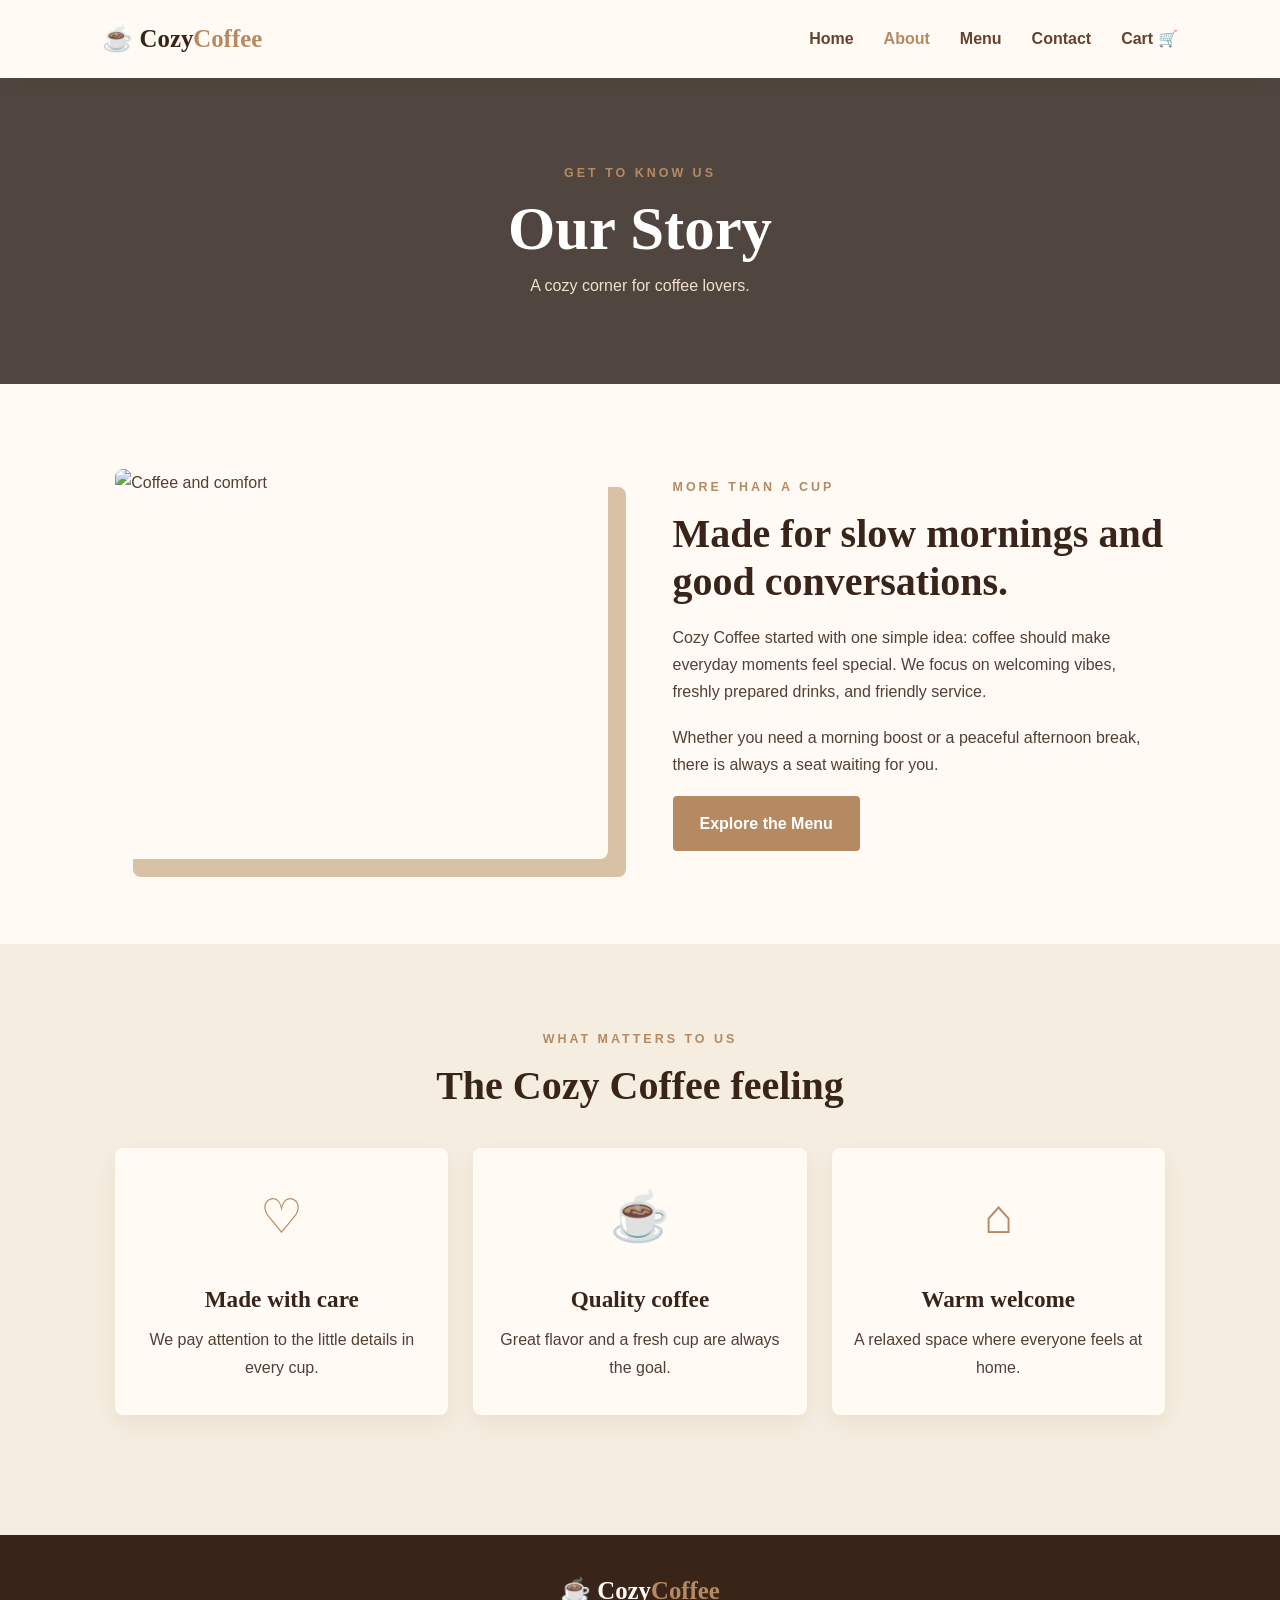
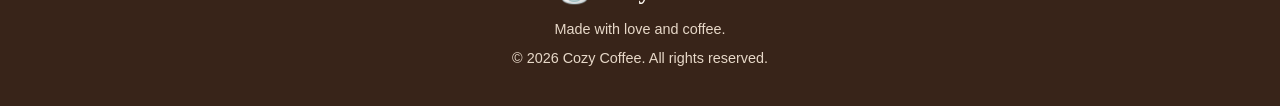
==== about.html @ b727e6be "Add files via upload" ====
<!DOCTYPE html><html lang="en"><head><meta charset="UTF-8"><meta name="viewport" content="width=device-width, initial-scale=1.0"><title>About | Cozy Coffee</title><link rel="stylesheet" href="style.css"><script src="script.js" defer></script></head><body><header class="site-header"><a class="logo" href="index.html">☕ Cozy<span>Coffee</span></a><button class="menu-btn" id="menuBtn" aria-label="Open menu" aria-expanded="false">☰</button><nav class="nav-links" id="navLinks"><a href="index.html">Home</a><a class="active" href="about.html">About</a><a href="services.html">Menu</a><a href="contact.html">Contact</a><a href="cart.html">Cart 🛒</a></nav></header><main><section class="page-hero"><p class="eyebrow">GET TO KNOW US</p><h1>Our Story</h1><p>A cozy corner for coffee lovers.</p></section><section class="section about-preview"><div class="image-frame"><img src="images/about-coffee.svg" alt="Coffee and comfort"></div><div><p class="eyebrow">MORE THAN A CUP</p><h2>Made for slow mornings and good conversations.</h2><p>Cozy Coffee started with one simple idea: coffee should make everyday moments feel special. We focus on welcoming vibes, freshly prepared drinks, and friendly service.</p><p>Whether you need a morning boost or a peaceful afternoon break, there is always a seat waiting for you.</p><a class="btn" href="services.html">Explore the Menu</a></div></section><section class="section values"><div class="section-heading"><p class="eyebrow">WHAT MATTERS TO US</p><h2>The Cozy Coffee feeling</h2></div><div class="cards"><article class="coffee-card value-card"><div class="value-icon">♡</div><div class="card-body"><h3>Made with care</h3><p>We pay attention to the little details in every cup.</p></div></article><article class="coffee-card value-card"><div class="value-icon">☕</div><div class="card-body"><h3>Quality coffee</h3><p>Great flavor and a fresh cup are always the goal.</p></div></article><article class="coffee-card value-card"><div class="value-icon">⌂</div><div class="card-body"><h3>Warm welcome</h3><p>A relaxed space where everyone feels at home.</p></div></article></div></section></main><footer class="footer"><a class="logo" href="index.html">☕ Cozy<span>Coffee</span></a><p>Made with love and coffee.</p><p>© <span class="year"></span> Cozy Coffee. All rights reserved.</p></footer></body></html>
---- style.css ----
*{box-sizing:border-box;margin:0;padding:0} :root{--dark:#382419;--brown:#65432e;--coffee:#896548;--caramel:#b58a62;--latte:#d9c1a5;--cream:#f5eddf;--white:#fffaf3;--text:#514034}html{scroll-behavior:smooth}body{font-family:Arial,Helvetica,sans-serif;background:var(--white);color:var(--text);line-height:1.7}.site-header{height:78px;padding:0 8%;display:flex;align-items:center;justify-content:space-between;background:var(--white);position:sticky;top:0;z-index:10;box-shadow:0 3px 16px #38241912}.logo{font-family:Georgia,serif;font-size:1.55rem;font-weight:bold;color:var(--dark);text-decoration:none}.logo span{color:var(--caramel)}.nav-links{display:flex;gap:30px}.nav-links a{color:var(--brown);text-decoration:none;font-weight:600;transition:.2s}.nav-links a:hover,.nav-links a.active{color:var(--caramel)}.menu-btn{display:none;border:0;background:none;color:var(--dark);font-size:1.8rem;cursor:pointer}.hero{min-height:590px;background:linear-gradient(90deg,#21150fdb,#21150f45),url('images/hero-coffee.svg') center/cover;display:flex;align-items:center;padding:70px 10%;color:#fffaf3}.hero-content{max-width:600px}.eyebrow{color:var(--caramel);font-weight:bold;letter-spacing:3px;font-size:.78rem;margin-bottom:12px}.hero h1,.page-hero h1{font-family:Georgia,serif;font-size:clamp(3rem,7vw,5.4rem);line-height:1.08;margin-bottom:22px}.hero-content>p:not(.eyebrow){font-size:1.1rem;max-width:450px;margin-bottom:28px;color:#f5e9db}.btn{display:inline-block;background:var(--caramel);color:#fff;text-decoration:none;border:2px solid var(--caramel);padding:12px 25px;border-radius:4px;font-weight:bold;cursor:pointer;transition:.2s}.btn:hover{background:var(--brown);border-color:var(--brown);transform:translateY(-2px)}.section{padding:85px 9%;}.about-preview{display:grid;grid-template-columns:1fr 1fr;gap:65px;align-items:center}.image-frame{height:390px;overflow:hidden;border-radius:8px;box-shadow:18px 18px 0 var(--latte)}.image-frame img{width:100%;height:100%;object-fit:cover}.about-preview h2,.section-heading h2,.contact-strip h2,.contact-info h2{font-family:Georgia,serif;font-size:2.5rem;color:var(--dark);line-height:1.2;margin-bottom:18px}.about-preview p:not(.eyebrow){margin-bottom:18px}.text-link{color:var(--brown);font-weight:bold;text-decoration:none;border-bottom:1px solid var(--caramel)}.menu-section{background:var(--cream);text-align:center}.section-heading{text-align:center;margin-bottom:38px}.section-heading>p:last-child{margin-top:8px}.cards{display:grid;grid-template-columns:repeat(3,1fr);gap:25px;margin-bottom:35px}.coffee-card{background:var(--white);border-radius:8px;overflow:hidden;text-align:left;box-shadow:0 8px 25px #38241910;transition:.25s}.coffee-card:hover{transform:translateY(-6px);box-shadow:0 13px 30px #3824191c}.coffee-card img{width:100%;height:220px;object-fit:cover;display:block}.card-body{padding:22px}.card-body h3{font-family:Georgia,serif;color:var(--dark);font-size:1.45rem;margin-bottom:7px}.card-body p{margin-bottom:12px}.card-body strong{color:var(--coffee);font-size:.9rem}.btn-outline{background:transparent;color:var(--brown)}.btn-outline:hover{color:white}.coffee-banner{min-height:330px;background:linear-gradient(#21150f9c,#21150f9c),url('images/coffee-banner.svg') center/cover;display:flex;align-items:center;justify-content:center;text-align:center;color:white;padding:60px 20px}.coffee-banner h2{font-family:Georgia,serif;font-size:3rem;margin-bottom:8px}.coffee-banner p:last-child{color:#f5e9db}.contact-strip{padding:55px 9%;display:flex;align-items:center;justify-content:space-between;gap:25px;background:#eadbc8}.contact-strip h2{font-size:2rem;margin-bottom:5px}.contact-strip p{margin:0}.footer{background:var(--dark);color:#e7d8c8;text-align:center;padding:35px 20px}.footer .logo{color:var(--white)}.footer p{font-size:.9rem;margin-top:5px}.page-hero{background:linear-gradient(#21150fc9,#21150fc9),url('images/coffee-making.svg') center/cover;text-align:center;color:white;padding:85px 20px}.page-hero h1{font-size:3.8rem;margin-bottom:10px}.page-hero>p:last-child{color:#f0dfcd}.values{background:var(--cream)}.value-card{text-align:center;padding-top:28px}.value-icon{font-size:3rem;color:var(--caramel)}.menu-grid{grid-template-columns:repeat(3,1fr)}.contact-layout{display:grid;grid-template-columns:1fr 1fr;gap:55px;align-items:start}.contact-info img{width:100%;height:240px;object-fit:cover;border-radius:8px;margin-bottom:25px}.contact-info h2{font-size:2rem}.contact-form{background:var(--cream);padding:30px;border-radius:8px}.contact-form h2{font-family:Georgia,serif;color:var(--dark);font-size:2rem;margin-bottom:18px}.contact-form label{display:block;font-weight:bold;margin:12px 0 5px}.contact-form input,.contact-form textarea{width:100%;padding:12px;border:1px solid #cbb69e;border-radius:4px;background:var(--white);font:inherit;color:var(--text)}.contact-form input:focus,.contact-form textarea:focus{outline:2px solid var(--caramel);border-color:transparent}.contact-form .btn{margin-top:18px}.form-message{margin-top:12px;font-weight:bold}.form-note{font-size:.78rem;color:#806b58;margin-top:12px}.form-message.success{color:#426b3e}.form-message.error{color:#a23c2c}@media(max-width:800px){.site-header{padding:0 5%}.menu-btn{display:block}.nav-links{display:none;position:absolute;top:78px;left:0;width:100%;background:var(--white);padding:20px 5%;flex-direction:column;gap:15px;box-shadow:0 8px 15px #38241918}.nav-links.active{display:flex}.about-preview,.contact-layout{grid-template-columns:1fr;gap:40px}.cards,.menu-grid{grid-template-columns:repeat(2,1fr)}.hero{min-height:520px;padding:60px 7%}.section{padding:65px 7%}}@media(max-width:560px){.cards,.menu-grid{grid-template-columns:1fr}.hero{min-height:480px}.hero h1{font-size:3.3rem}.page-hero h1{font-size:2.8rem}.about-preview h2,.section-heading h2{font-size:2rem}.image-frame{height:280px}.contact-strip{align-items:flex-start;flex-direction:column}.coffee-banner h2{font-size:2.4rem}.contact-form{padding:22px}}
/* Menu prices and shopping cart */
.price{display:block;color:var(--dark)!important;font-size:1.12rem!important;margin:12px 0 14px}
.add-cart-btn{font:inherit;font-size:.92rem;padding:10px 17px;width:100%}
.cart-section{display:grid;grid-template-columns:minmax(0,1.7fr) minmax(260px,1fr);gap:30px;align-items:start}
.cart-items{display:grid;gap:16px}
.cart-item{display:grid;grid-template-columns:105px 1fr auto;gap:18px;align-items:center;background:var(--cream);padding:16px;border-radius:8px}
.cart-item img{width:105px;height:95px;object-fit:cover;border-radius:6px}
.cart-item h3{font-family:Georgia,serif;color:var(--dark);font-size:1.2rem}
.cart-item p{margin:4px 0;color:var(--coffee);font-weight:bold}
.quantity-controls{display:flex;align-items:center;gap:10px;margin-top:8px}
.quantity-controls button,.remove-btn{border:1px solid var(--latte);background:var(--white);color:var(--dark);border-radius:4px;padding:4px 10px;cursor:pointer;font:inherit}
.remove-btn{color:#9b382b;margin-top:8px}
.cart-summary{background:var(--cream);padding:25px;border-radius:8px;position:sticky;top:100px}
.cart-summary h2{font-family:Georgia,serif;color:var(--dark);font-size:1.6rem;margin-bottom:18px}
.summary-line{display:flex;justify-content:space-between;gap:12px;padding:10px 0;border-bottom:1px solid var(--latte)}
.total-line{font-size:1.15rem;color:var(--dark);border:0;margin-top:8px}
.checkout-btn{width:100%;margin-top:14px}
.continue-link{display:block;text-align:center;color:var(--brown);margin-top:15px;font-weight:bold;text-decoration:none}
.empty-cart{text-align:center;background:var(--cream);padding:45px 20px;border-radius:8px}
.empty-cart h2{font-family:Georgia,serif;color:var(--dark);margin-bottom:8px}
.empty-cart .btn{margin-top:18px}
@media(max-width:800px){.cart-section{grid-template-columns:1fr}.cart-summary{position:static}}
@media(max-width:560px){.cart-item{grid-template-columns:78px 1fr;gap:12px}.cart-item img{width:78px;height:78px}.cart-item .item-actions{grid-column:2}}
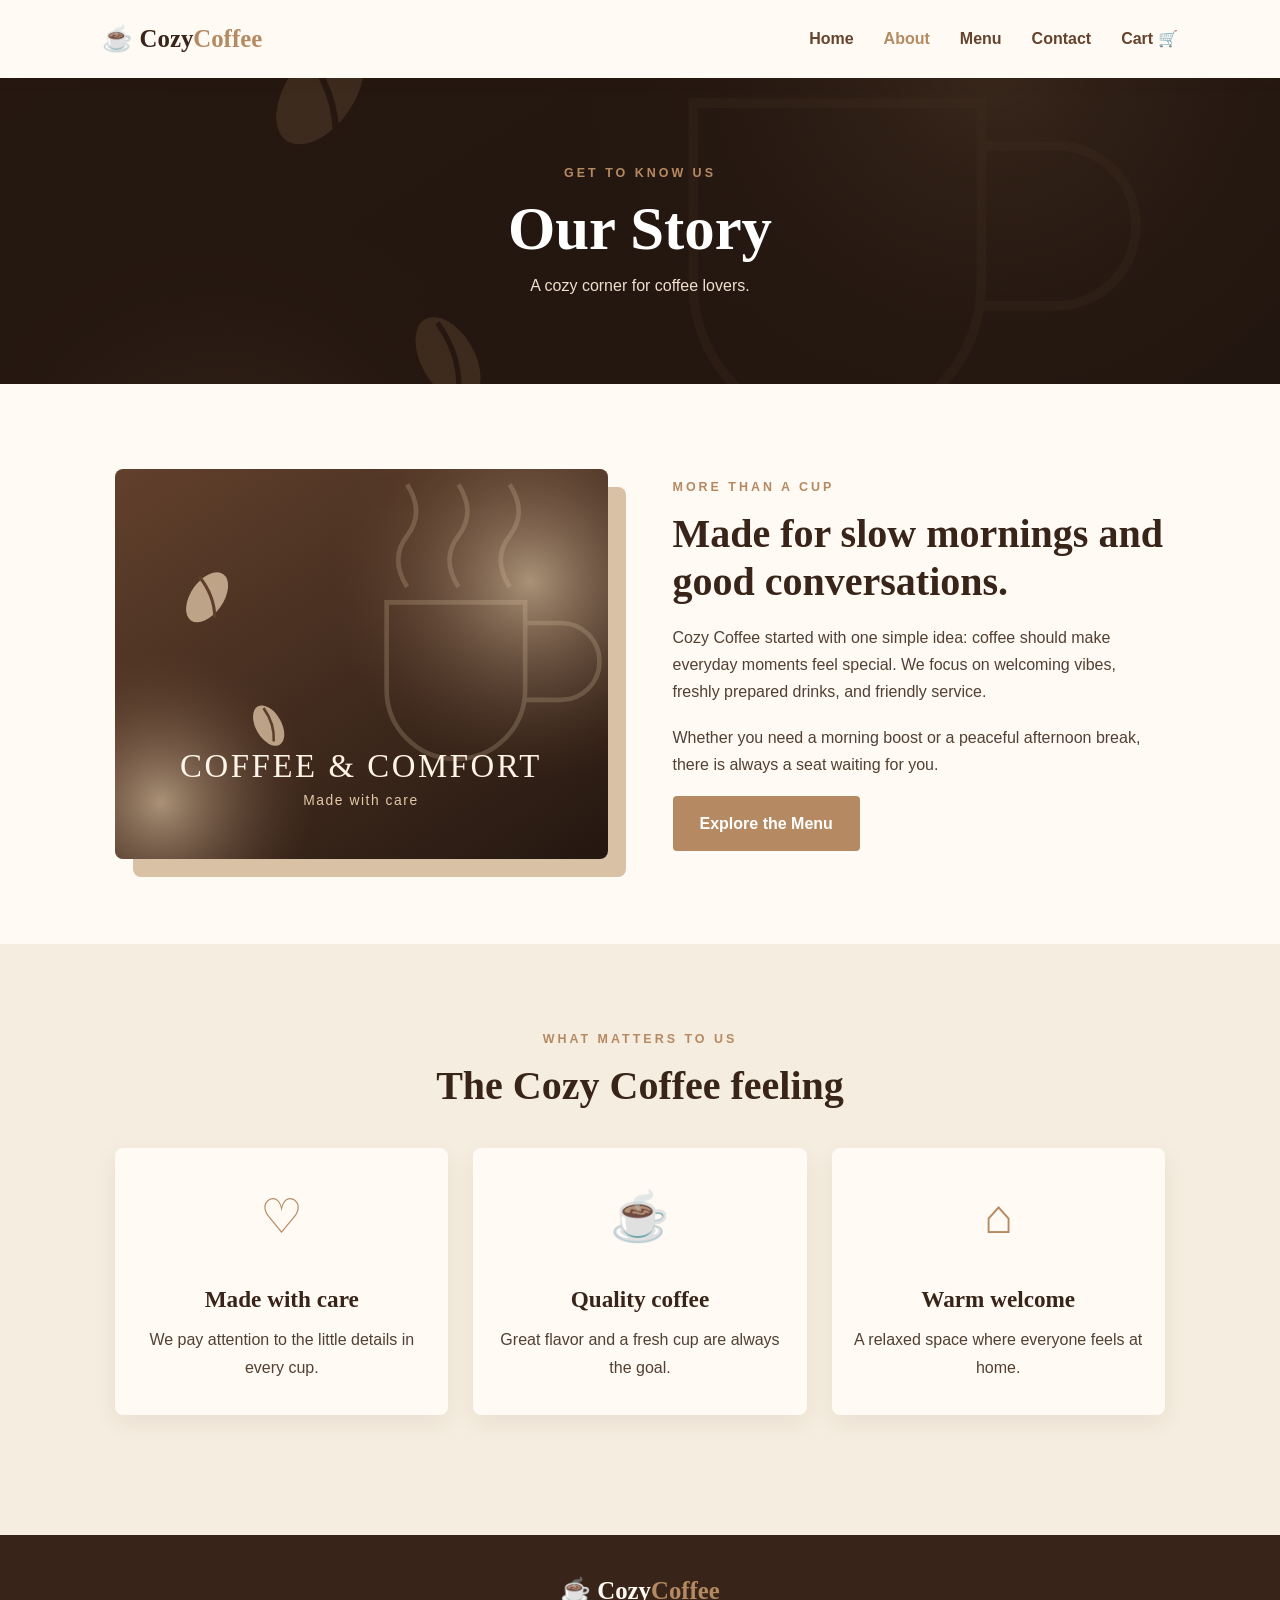
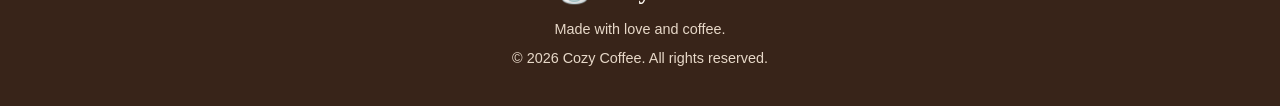
==== commit 08cbf5bf: "Fix website media paths and homepage video" ====
--- a/about.html
+++ b/about.html
@@ -1 +1 @@
-<!DOCTYPE html><html lang="en"><head><meta charset="UTF-8"><meta name="viewport" content="width=device-width, initial-scale=1.0"><title>About | Cozy Coffee</title><link rel="stylesheet" href="style.css"><script src="script.js" defer></script></head><body><header class="site-header"><a class="logo" href="index.html">☕ Cozy<span>Coffee</span></a><button class="menu-btn" id="menuBtn" aria-label="Open menu" aria-expanded="false">☰</button><nav class="nav-links" id="navLinks"><a href="index.html">Home</a><a class="active" href="about.html">About</a><a href="services.html">Menu</a><a href="contact.html">Contact</a><a href="cart.html">Cart 🛒</a></nav></header><main><section class="page-hero"><p class="eyebrow">GET TO KNOW US</p><h1>Our Story</h1><p>A cozy corner for coffee lovers.</p></section><section class="section about-preview"><div class="image-frame"><img src="images/about-coffee.svg" alt="Coffee and comfort"></div><div><p class="eyebrow">MORE THAN A CUP</p><h2>Made for slow mornings and good conversations.</h2><p>Cozy Coffee started with one simple idea: coffee should make everyday moments feel special. We focus on welcoming vibes, freshly prepared drinks, and friendly service.</p><p>Whether you need a morning boost or a peaceful afternoon break, there is always a seat waiting for you.</p><a class="btn" href="services.html">Explore the Menu</a></div></section><section class="section values"><div class="section-heading"><p class="eyebrow">WHAT MATTERS TO US</p><h2>The Cozy Coffee feeling</h2></div><div class="cards"><article class="coffee-card value-card"><div class="value-icon">♡</div><div class="card-body"><h3>Made with care</h3><p>We pay attention to the little details in every cup.</p></div></article><article class="coffee-card value-card"><div class="value-icon">☕</div><div class="card-body"><h3>Quality coffee</h3><p>Great flavor and a fresh cup are always the goal.</p></div></article><article class="coffee-card value-card"><div class="value-icon">⌂</div><div class="card-body"><h3>Warm welcome</h3><p>A relaxed space where everyone feels at home.</p></div></article></div></section></main><footer class="footer"><a class="logo" href="index.html">☕ Cozy<span>Coffee</span></a><p>Made with love and coffee.</p><p>© <span class="year"></span> Cozy Coffee. All rights reserved.</p></footer></body></html>+<!DOCTYPE html><html lang="en"><head><meta charset="UTF-8"><meta name="viewport" content="width=device-width, initial-scale=1.0"><title>About | Cozy Coffee</title><link rel="stylesheet" href="style.css"><script src="script.js" defer></script></head><body><header class="site-header"><a class="logo" href="index.html">☕ Cozy<span>Coffee</span></a><button class="menu-btn" id="menuBtn" aria-label="Open menu" aria-expanded="false">☰</button><nav class="nav-links" id="navLinks"><a href="index.html">Home</a><a class="active" href="about.html">About</a><a href="services.html">Menu</a><a href="contact.html">Contact</a><a href="cart.html">Cart 🛒</a></nav></header><main><section class="page-hero"><p class="eyebrow">GET TO KNOW US</p><h1>Our Story</h1><p>A cozy corner for coffee lovers.</p></section><section class="section about-preview"><div class="image-frame"><img src="about-coffee.svg" alt="Coffee and comfort"></div><div><p class="eyebrow">MORE THAN A CUP</p><h2>Made for slow mornings and good conversations.</h2><p>Cozy Coffee started with one simple idea: coffee should make everyday moments feel special. We focus on welcoming vibes, freshly prepared drinks, and friendly service.</p><p>Whether you need a morning boost or a peaceful afternoon break, there is always a seat waiting for you.</p><a class="btn" href="services.html">Explore the Menu</a></div></section><section class="section values"><div class="section-heading"><p class="eyebrow">WHAT MATTERS TO US</p><h2>The Cozy Coffee feeling</h2></div><div class="cards"><article class="coffee-card value-card"><div class="value-icon">♡</div><div class="card-body"><h3>Made with care</h3><p>We pay attention to the little details in every cup.</p></div></article><article class="coffee-card value-card"><div class="value-icon">☕</div><div class="card-body"><h3>Quality coffee</h3><p>Great flavor and a fresh cup are always the goal.</p></div></article><article class="coffee-card value-card"><div class="value-icon">⌂</div><div class="card-body"><h3>Warm welcome</h3><p>A relaxed space where everyone feels at home.</p></div></article></div></section></main><footer class="footer"><a class="logo" href="index.html">☕ Cozy<span>Coffee</span></a><p>Made with love and coffee.</p><p>© <span class="year"></span> Cozy Coffee. All rights reserved.</p></footer></body></html>
--- a/style.css
+++ b/style.css
@@ -1,24 +1,719 @@
-*{box-sizing:border-box;margin:0;padding:0} :root{--dark:#382419;--brown:#65432e;--coffee:#896548;--caramel:#b58a62;--latte:#d9c1a5;--cream:#f5eddf;--white:#fffaf3;--text:#514034}html{scroll-behavior:smooth}body{font-family:Arial,Helvetica,sans-serif;background:var(--white);color:var(--text);line-height:1.7}.site-header{height:78px;padding:0 8%;display:flex;align-items:center;justify-content:space-between;background:var(--white);position:sticky;top:0;z-index:10;box-shadow:0 3px 16px #38241912}.logo{font-family:Georgia,serif;font-size:1.55rem;font-weight:bold;color:var(--dark);text-decoration:none}.logo span{color:var(--caramel)}.nav-links{display:flex;gap:30px}.nav-links a{color:var(--brown);text-decoration:none;font-weight:600;transition:.2s}.nav-links a:hover,.nav-links a.active{color:var(--caramel)}.menu-btn{display:none;border:0;background:none;color:var(--dark);font-size:1.8rem;cursor:pointer}.hero{min-height:590px;background:linear-gradient(90deg,#21150fdb,#21150f45),url('images/hero-coffee.svg') center/cover;display:flex;align-items:center;padding:70px 10%;color:#fffaf3}.hero-content{max-width:600px}.eyebrow{color:var(--caramel);font-weight:bold;letter-spacing:3px;font-size:.78rem;margin-bottom:12px}.hero h1,.page-hero h1{font-family:Georgia,serif;font-size:clamp(3rem,7vw,5.4rem);line-height:1.08;margin-bottom:22px}.hero-content>p:not(.eyebrow){font-size:1.1rem;max-width:450px;margin-bottom:28px;color:#f5e9db}.btn{display:inline-block;background:var(--caramel);color:#fff;text-decoration:none;border:2px solid var(--caramel);padding:12px 25px;border-radius:4px;font-weight:bold;cursor:pointer;transition:.2s}.btn:hover{background:var(--brown);border-color:var(--brown);transform:translateY(-2px)}.section{padding:85px 9%;}.about-preview{display:grid;grid-template-columns:1fr 1fr;gap:65px;align-items:center}.image-frame{height:390px;overflow:hidden;border-radius:8px;box-shadow:18px 18px 0 var(--latte)}.image-frame img{width:100%;height:100%;object-fit:cover}.about-preview h2,.section-heading h2,.contact-strip h2,.contact-info h2{font-family:Georgia,serif;font-size:2.5rem;color:var(--dark);line-height:1.2;margin-bottom:18px}.about-preview p:not(.eyebrow){margin-bottom:18px}.text-link{color:var(--brown);font-weight:bold;text-decoration:none;border-bottom:1px solid var(--caramel)}.menu-section{background:var(--cream);text-align:center}.section-heading{text-align:center;margin-bottom:38px}.section-heading>p:last-child{margin-top:8px}.cards{display:grid;grid-template-columns:repeat(3,1fr);gap:25px;margin-bottom:35px}.coffee-card{background:var(--white);border-radius:8px;overflow:hidden;text-align:left;box-shadow:0 8px 25px #38241910;transition:.25s}.coffee-card:hover{transform:translateY(-6px);box-shadow:0 13px 30px #3824191c}.coffee-card img{width:100%;height:220px;object-fit:cover;display:block}.card-body{padding:22px}.card-body h3{font-family:Georgia,serif;color:var(--dark);font-size:1.45rem;margin-bottom:7px}.card-body p{margin-bottom:12px}.card-body strong{color:var(--coffee);font-size:.9rem}.btn-outline{background:transparent;color:var(--brown)}.btn-outline:hover{color:white}.coffee-banner{min-height:330px;background:linear-gradient(#21150f9c,#21150f9c),url('images/coffee-banner.svg') center/cover;display:flex;align-items:center;justify-content:center;text-align:center;color:white;padding:60px 20px}.coffee-banner h2{font-family:Georgia,serif;font-size:3rem;margin-bottom:8px}.coffee-banner p:last-child{color:#f5e9db}.contact-strip{padding:55px 9%;display:flex;align-items:center;justify-content:space-between;gap:25px;background:#eadbc8}.contact-strip h2{font-size:2rem;margin-bottom:5px}.contact-strip p{margin:0}.footer{background:var(--dark);color:#e7d8c8;text-align:center;padding:35px 20px}.footer .logo{color:var(--white)}.footer p{font-size:.9rem;margin-top:5px}.page-hero{background:linear-gradient(#21150fc9,#21150fc9),url('images/coffee-making.svg') center/cover;text-align:center;color:white;padding:85px 20px}.page-hero h1{font-size:3.8rem;margin-bottom:10px}.page-hero>p:last-child{color:#f0dfcd}.values{background:var(--cream)}.value-card{text-align:center;padding-top:28px}.value-icon{font-size:3rem;color:var(--caramel)}.menu-grid{grid-template-columns:repeat(3,1fr)}.contact-layout{display:grid;grid-template-columns:1fr 1fr;gap:55px;align-items:start}.contact-info img{width:100%;height:240px;object-fit:cover;border-radius:8px;margin-bottom:25px}.contact-info h2{font-size:2rem}.contact-form{background:var(--cream);padding:30px;border-radius:8px}.contact-form h2{font-family:Georgia,serif;color:var(--dark);font-size:2rem;margin-bottom:18px}.contact-form label{display:block;font-weight:bold;margin:12px 0 5px}.contact-form input,.contact-form textarea{width:100%;padding:12px;border:1px solid #cbb69e;border-radius:4px;background:var(--white);font:inherit;color:var(--text)}.contact-form input:focus,.contact-form textarea:focus{outline:2px solid var(--caramel);border-color:transparent}.contact-form .btn{margin-top:18px}.form-message{margin-top:12px;font-weight:bold}.form-note{font-size:.78rem;color:#806b58;margin-top:12px}.form-message.success{color:#426b3e}.form-message.error{color:#a23c2c}@media(max-width:800px){.site-header{padding:0 5%}.menu-btn{display:block}.nav-links{display:none;position:absolute;top:78px;left:0;width:100%;background:var(--white);padding:20px 5%;flex-direction:column;gap:15px;box-shadow:0 8px 15px #38241918}.nav-links.active{display:flex}.about-preview,.contact-layout{grid-template-columns:1fr;gap:40px}.cards,.menu-grid{grid-template-columns:repeat(2,1fr)}.hero{min-height:520px;padding:60px 7%}.section{padding:65px 7%}}@media(max-width:560px){.cards,.menu-grid{grid-template-columns:1fr}.hero{min-height:480px}.hero h1{font-size:3.3rem}.page-hero h1{font-size:2.8rem}.about-preview h2,.section-heading h2{font-size:2rem}.image-frame{height:280px}.contact-strip{align-items:flex-start;flex-direction:column}.coffee-banner h2{font-size:2.4rem}.contact-form{padding:22px}}
-/* Menu prices and shopping cart */
-.price{display:block;color:var(--dark)!important;font-size:1.12rem!important;margin:12px 0 14px}
-.add-cart-btn{font:inherit;font-size:.92rem;padding:10px 17px;width:100%}
-.cart-section{display:grid;grid-template-columns:minmax(0,1.7fr) minmax(260px,1fr);gap:30px;align-items:start}
-.cart-items{display:grid;gap:16px}
-.cart-item{display:grid;grid-template-columns:105px 1fr auto;gap:18px;align-items:center;background:var(--cream);padding:16px;border-radius:8px}
-.cart-item img{width:105px;height:95px;object-fit:cover;border-radius:6px}
-.cart-item h3{font-family:Georgia,serif;color:var(--dark);font-size:1.2rem}
-.cart-item p{margin:4px 0;color:var(--coffee);font-weight:bold}
-.quantity-controls{display:flex;align-items:center;gap:10px;margin-top:8px}
-.quantity-controls button,.remove-btn{border:1px solid var(--latte);background:var(--white);color:var(--dark);border-radius:4px;padding:4px 10px;cursor:pointer;font:inherit}
-.remove-btn{color:#9b382b;margin-top:8px}
-.cart-summary{background:var(--cream);padding:25px;border-radius:8px;position:sticky;top:100px}
-.cart-summary h2{font-family:Georgia,serif;color:var(--dark);font-size:1.6rem;margin-bottom:18px}
-.summary-line{display:flex;justify-content:space-between;gap:12px;padding:10px 0;border-bottom:1px solid var(--latte)}
-.total-line{font-size:1.15rem;color:var(--dark);border:0;margin-top:8px}
-.checkout-btn{width:100%;margin-top:14px}
-.continue-link{display:block;text-align:center;color:var(--brown);margin-top:15px;font-weight:bold;text-decoration:none}
-.empty-cart{text-align:center;background:var(--cream);padding:45px 20px;border-radius:8px}
-.empty-cart h2{font-family:Georgia,serif;color:var(--dark);margin-bottom:8px}
-.empty-cart .btn{margin-top:18px}
-@media(max-width:800px){.cart-section{grid-template-columns:1fr}.cart-summary{position:static}}
-@media(max-width:560px){.cart-item{grid-template-columns:78px 1fr;gap:12px}.cart-item img{width:78px;height:78px}.cart-item .item-actions{grid-column:2}}
+* {
+  box-sizing: border-box;
+  margin: 0;
+  padding: 0;
+  }
+
+:root {
+--dark: #382419;
+--brown: #65432e;
+--coffee: #896548;
+--caramel: #b58a62;
+--latte: #d9c1a5;
+--cream: #f5eddf;
+--white: #fffaf3;
+--text: #514034;
+}
+
+html {
+scroll-behavior: smooth;
+}
+
+body {
+font-family: Arial, Helvetica, sans-serif;
+background: var(--white);
+color: var(--text);
+line-height: 1.7;
+}
+
+/* HEADER */
+
+.site-header {
+min-height: 78px;
+padding: 0 8%;
+display: flex;
+align-items: center;
+justify-content: space-between;
+background: var(--white);
+position: sticky;
+top: 0;
+z-index: 100;
+box-shadow: 0 3px 16px #38241912;
+}
+
+.logo {
+font-family: Georgia, serif;
+font-size: 1.55rem;
+font-weight: bold;
+color: var(--dark);
+text-decoration: none;
+}
+
+.logo span {
+color: var(--caramel);
+}
+
+.nav-links {
+display: flex;
+gap: 30px;
+}
+
+.nav-links a {
+color: var(--brown);
+text-decoration: none;
+font-weight: 600;
+transition: .2s;
+}
+
+.nav-links a:hover,
+.nav-links a.active {
+color: var(--caramel);
+}
+
+.menu-btn {
+display: none;
+border: 0;
+background: none;
+color: var(--dark);
+font-size: 1.8rem;
+cursor: pointer;
+}
+
+/* HERO */
+
+.hero {
+min-height: 590px;
+position: relative;
+overflow: hidden;
+background: var(--dark);
+display: flex;
+align-items: center;
+padding: 70px 10%;
+color: var(--white);
+}
+
+.hero::before {
+content: '';
+position: absolute;
+inset: 0;
+background: linear-gradient(
+90deg,
+#21150fdb,
+#21150f45
+);
+z-index: 1;
+}
+
+/* HOME VIDEO */
+
+.hero-image {
+position: absolute;
+inset: 0;
+width: 100%;
+height: 100%;
+object-fit: cover;
+object-position: center;
+display: block;
+z-index: 0;
+}
+
+.hero-content {
+position: relative;
+z-index: 2;
+max-width: 600px;
+}
+
+.eyebrow {
+color: var(--caramel);
+font-weight: bold;
+letter-spacing: 3px;
+font-size: .78rem;
+margin-bottom: 12px;
+}
+
+.hero h1,
+.page-hero h1 {
+font-family: Georgia, serif;
+font-size: clamp(3rem, 7vw, 5.4rem);
+line-height: 1.08;
+margin-bottom: 22px;
+}
+
+/* BUTTONS */
+
+.btn {
+display: inline-block;
+background: var(--caramel);
+color: white;
+text-decoration: none;
+border: 2px solid var(--caramel);
+padding: 12px 25px;
+border-radius: 4px;
+font-weight: bold;
+cursor: pointer;
+transition: .2s;
+}
+
+.btn:hover {
+background: var(--brown);
+border-color: var(--brown);
+transform: translateY(-2px);
+}
+
+.btn-outline {
+background: transparent;
+color: var(--brown);
+}
+
+.btn-outline:hover {
+color: white;
+}
+
+/* SECTIONS */
+
+.section {
+padding: 85px 9%;
+}
+
+.about-preview {
+display: grid;
+grid-template-columns: 1fr 1fr;
+gap: 65px;
+align-items: center;
+}
+
+.image-frame {
+height: 390px;
+overflow: hidden;
+border-radius: 8px;
+box-shadow: 18px 18px 0 var(--latte);
+}
+
+.image-frame img {
+width: 100%;
+height: 100%;
+object-fit: cover;
+}
+
+.about-preview h2,
+.section-heading h2,
+.contact-strip h2,
+.contact-info h2 {
+font-family: Georgia, serif;
+font-size: 2.5rem;
+color: var(--dark);
+line-height: 1.2;
+margin-bottom: 18px;
+}
+
+.about-preview p:not(.eyebrow) {
+margin-bottom: 18px;
+}
+
+.text-link {
+color: var(--brown);
+font-weight: bold;
+text-decoration: none;
+border-bottom: 1px solid var(--caramel);
+}
+
+/* MENU CARDS */
+
+.menu-section {
+background: var(--cream);
+text-align: center;
+}
+
+.section-heading {
+text-align: center;
+margin-bottom: 38px;
+}
+
+.section-heading > p:last-child {
+margin-top: 8px;
+}
+
+.cards {
+display: grid;
+grid-template-columns: repeat(3, 1fr);
+gap: 25px;
+margin-bottom: 35px;
+}
+
+.coffee-card {
+background: var(--white);
+border-radius: 8px;
+overflow: hidden;
+text-align: left;
+box-shadow: 0 8px 25px #38241910;
+transition: .25s;
+}
+
+.coffee-card:hover {
+transform: translateY(-6px);
+box-shadow: 0 13px 30px #3824191c;
+}
+
+.coffee-card img {
+width: 100%;
+height: 220px;
+object-fit: cover;
+display: block;
+}
+
+.card-body {
+padding: 22px;
+}
+
+.card-body h3 {
+font-family: Georgia, serif;
+color: var(--dark);
+font-size: 1.45rem;
+margin-bottom: 7px;
+}
+
+.card-body p {
+margin-bottom: 12px;
+}
+
+.card-body strong {
+color: var(--coffee);
+font-size: .9rem;
+}
+
+/* BANNER */
+.coffee-banner {
+min-height: 330px;
+background:
+linear-gradient(#21150f9c, #21150f9c),
+url('coffee-shop.svg') center/cover;
+display: flex;
+align-items: center;
+justify-content: center;
+text-align: center;
+color: white;
+padding: 60px 20px;
+}
+
+.coffee-banner h2 {
+font-family: Georgia, serif;
+font-size: 3rem;
+margin-bottom: 8px;
+}
+
+.coffee-banner p:last-child {
+color: #f5e9db;
+}
+
+/* CONTACT STRIP */
+
+.contact-strip {
+padding: 55px 9%;
+display: flex;
+align-items: center;
+justify-content: space-between;
+gap: 25px;
+background: #eadbc8;
+}
+
+.contact-strip h2 {
+font-size: 2rem;
+margin-bottom: 5px;
+}
+
+.contact-strip p {
+margin: 0;
+}
+
+/* FOOTER */
+
+.footer {
+background: var(--dark);
+color: #e7d8c8;
+text-align: center;
+padding: 35px 20px;
+}
+
+.footer .logo {
+color: var(--white);
+}
+
+.footer p {
+font-size: .9rem;
+margin-top: 5px;
+}
+
+/* INNER PAGES */
+
+.page-hero {
+background:
+linear-gradient(#21150fc9, #21150fc9),
+url('hero-coffee.svg') center/cover;
+text-align: center;
+color: white;
+padding: 85px 20px;
+}
+
+.page-hero h1 {
+font-size: 3.8rem;
+margin-bottom: 10px;
+}
+
+.page-hero > p:last-child {
+color: #f0dfcd;
+}
+
+.values {
+background: var(--cream);
+}
+
+.value-card {
+text-align: center;
+padding-top: 28px;
+}
+
+.value-icon {
+font-size: 3rem;
+color: var(--caramel);
+}
+
+.menu-grid {
+grid-template-columns: repeat(3, 1fr);
+}
+
+/* CONTACT PAGE */
+
+.contact-layout {
+display: grid;
+grid-template-columns: 1fr 1fr;
+gap: 55px;
+align-items: start;
+}
+
+.contact-info img {
+width: 100%;
+height: 240px;
+object-fit: cover;
+border-radius: 8px;
+margin-bottom: 25px;
+}
+
+.contact-info h2 {
+font-size: 2rem;
+}
+
+.contact-form {
+background: var(--cream);
+padding: 30px;
+border-radius: 8px;
+}
+
+.contact-form h2 {
+font-family: Georgia, serif;
+color: var(--dark);
+font-size: 2rem;
+margin-bottom: 18px;
+}
+
+.contact-form label {
+display: block;
+font-weight: bold;
+margin: 12px 0 5px;
+}
+
+.contact-form input,
+.contact-form textarea {
+width: 100%;
+padding: 12px;
+border: 1px solid #cbb69e;
+border-radius: 4px;
+background: var(--white);
+font: inherit;
+color: var(--text);
+}
+
+.contact-form input:focus,
+.contact-form textarea:focus {
+outline: 2px solid var(--caramel);
+border-color: transparent;
+}
+
+.contact-form .btn {
+margin-top: 18px;
+}
+
+.form-message {
+margin-top: 12px;
+font-weight: bold;
+}
+
+.form-note {
+font-size: .78rem;
+color: #806b58;
+margin-top: 12px;
+}
+
+.form-message.success {
+color: #426b3e;
+}
+
+.form-message.error {
+color: #a23c2c;
+}
+
+/* MENU PRICES */
+
+.price {
+display: block;
+color: var(--dark) !important;
+font-size: 1.12rem !important;
+margin: 12px 0 14px;
+}
+
+.add-cart-btn {
+font: inherit;
+font-size: .92rem;
+padding: 10px 17px;
+width: 100%;
+}
+
+/* CART PAGE */
+
+.cart-section {
+display: grid;
+grid-template-columns: minmax(0, 1.7fr) minmax(260px, 1fr);
+gap: 30px;
+align-items: start;
+}
+
+.cart-items {
+display: grid;
+gap: 16px;
+}
+
+.cart-item {
+display: grid;
+grid-template-columns: 105px 1fr auto;
+gap: 18px;
+align-items: center;
+background: var(--cream);
+padding: 16px;
+border-radius: 8px;
+}
+
+.cart-item img {
+width: 105px;
+height: 95px;
+object-fit: cover;
+border-radius: 6px;
+}
+
+.cart-item h3 {
+font-family: Georgia, serif;
+color: var(--dark);
+font-size: 1.2rem;
+}
+
+.cart-item p {
+margin: 4px 0;
+color: var(--coffee);
+font-weight: bold;
+}
+
+.quantity-controls {
+display: flex;
+align-items: center;
+gap: 10px;
+margin-top: 8px;
+}
+
+.quantity-controls button,
+.remove-btn {
+border: 1px solid var(--latte);
+background: var(--white);
+color: var(--dark);
+border-radius: 4px;
+padding: 4px 10px;
+cursor: pointer;
+font: inherit;
+}
+
+.remove-btn {
+color: #9b382b;
+margin-top: 8px;
+}
+
+.cart-summary {
+background: var(--cream);
+padding: 25px;
+border-radius: 8px;
+position: sticky;
+top: 100px;
+}
+
+.cart-summary h2 {
+font-family: Georgia, serif;
+color: var(--dark);
+font-size: 1.6rem;
+margin-bottom: 18px;
+}
+
+.summary-line {
+display: flex;
+justify-content: space-between;
+gap: 12px;
+padding: 10px 0;
+border-bottom: 1px solid var(--latte);
+}
+
+.total-line {
+font-size: 1.15rem;
+color: var(--dark);
+border: 0;
+margin-top: 8px;
+}
+
+.checkout-btn {
+width: 100%;
+margin-top: 14px;
+}
+.continue-link {
+display: block;
+text-align: center;
+color: var(--brown);
+margin-top: 15px;
+font-weight: bold;
+text-decoration: none;
+}
+
+.empty-cart {
+text-align: center;
+background: var(--cream);
+padding: 45px 20px;
+border-radius: 8px;
+}
+
+.empty-cart h2 {
+font-family: Georgia, serif;
+color: var(--dark);
+margin-bottom: 8px;
+}
+
+.empty-cart .btn {
+margin-top: 18px;
+}
+
+/* RESPONSIVE DESIGN */
+
+@media (max-width: 800px) {
+
+.site-header {
+    padding: 0 5%;
+}
+
+.menu-btn {
+    display: block;
+}
+
+.nav-links {
+    display: none;
+    position: absolute;
+    top: 78px;
+    left: 0;
+    width: 100%;
+    background: var(--white);
+    padding: 20px 5%;
+    flex-direction: column;
+    gap: 15px;
+}
+
+.nav-links.active {
+    display: flex;
+}
+
+.about-preview,
+.contact-layout {
+    grid-template-columns: 1fr;
+    gap: 40px;
+}
+
+.cards,
+.menu-grid {
+    grid-template-columns: repeat(2, 1fr);
+}
+
+.hero {
+    min-height: 520px;
+    padding: 60px 7%;
+}
+
+.section {
+    padding: 65px 7%;
+}
+
+.cart-section {
+    grid-template-columns: 1fr;
+}
+
+.cart-summary {
+    position: static;
+}
+
+}
+
+@media (max-width: 560px) {
+
+.cards,
+.menu-grid {
+    grid-template-columns: 1fr;
+}
+
+.hero {
+    min-height: 480px;
+}
+
+.hero h1 {
+    font-size: 3.3rem;
+}
+
+.page-hero h1 {
+    font-size: 2.8rem;
+}
+
+.about-preview h2,
+.section-heading h2 {
+    font-size: 2rem;
+}
+
+.image-frame {
+    height: 280px;
+}
+
+.contact-strip {
+    align-items: flex-start;
+    flex-direction: column;
+}
+
+.coffee-banner h2 {
+    font-size: 2.4rem;
+}
+
+.contact-form {
+    padding: 22px;
+}
+
+.cart-item {
+    grid-template-columns: 78px 1fr;
+    gap: 12px;
+}
+
+.cart-item img {
+    width: 78px;
+    height: 78px;
+}
+
+.cart-item .item-actions {
+    grid-column: 2;
+}
+
+}
